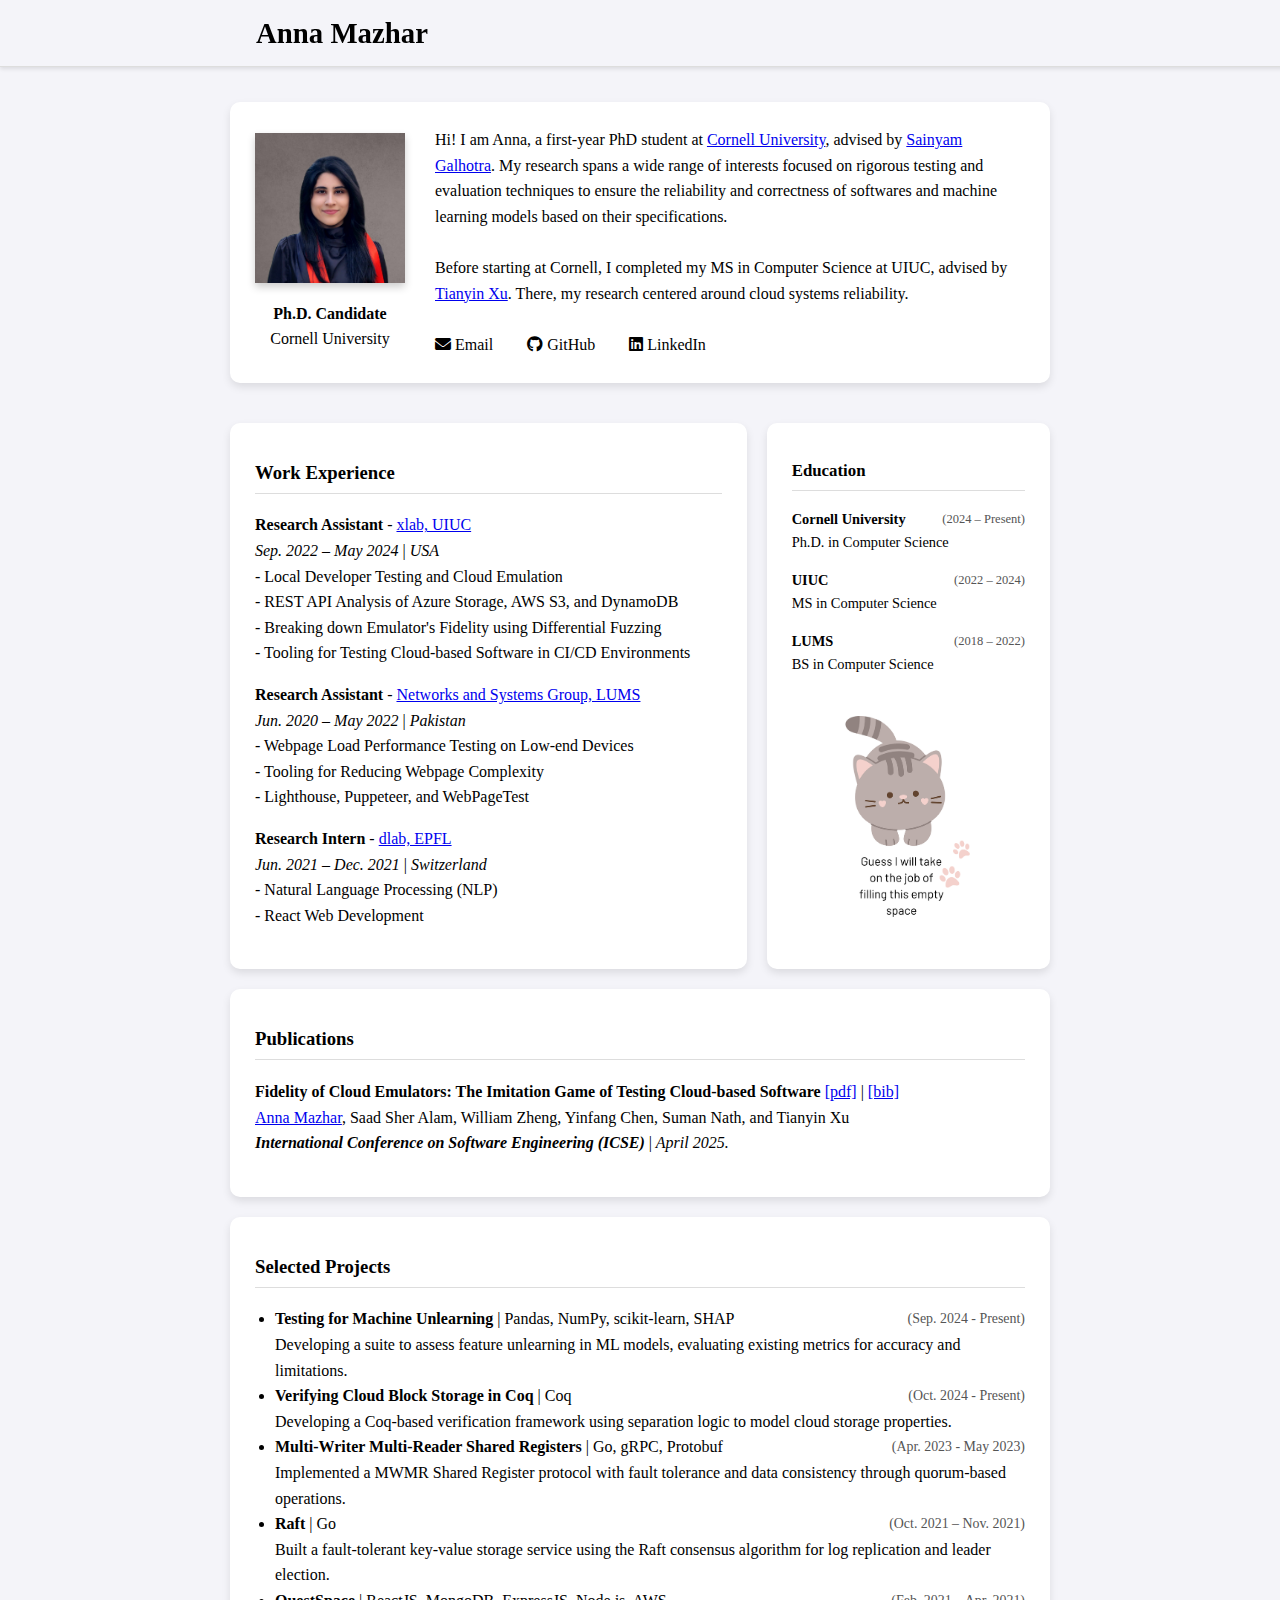
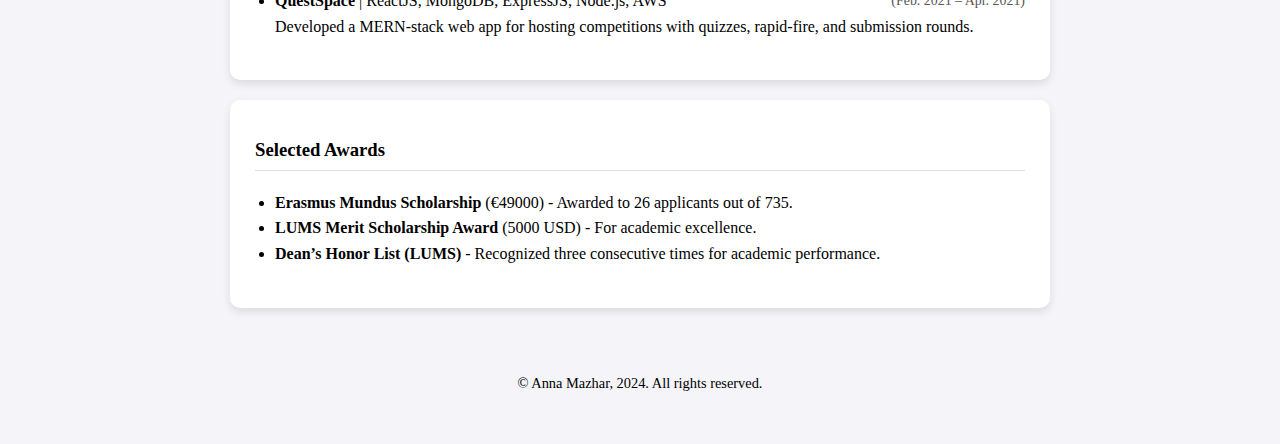
==== index.html @ bc006a88 "Bullet indent bug" ====
<!DOCTYPE html>
<html lang="en">
<head>
    <meta charset="UTF-8">
    <meta name="viewport" content="width=device-width, initial-scale=1.0, maximum-scale=1.0">
    <title>Anna Mazhar</title>
    <link rel="stylesheet" href="https://latex.vercel.app/style.min.css"> <!-- Ensure this loads first -->
    <link rel="stylesheet" href="https://cdnjs.cloudflare.com/ajax/libs/font-awesome/6.0.0-beta3/css/all.min.css"> <!-- Font Awesome -->
    <link rel="stylesheet" href="style.css"> <!-- Custom styles loaded last -->
    <link rel="icon" href="assets/images/handsome.jpeg">
</head>


<body id="home">

<!-- Header Navigation -->
<nav class="navbar">
    <h1>Anna Mazhar</h1>
    <div class="nav-links">
        <a href="#home">Home</a>
        <a href="assets/pdfs/my_cv.pdf">CV</a>
        <a href="#publications">Publications</a>
        <a href="#projects">Projects</a>
    </div>
</nav>

<div class="container">
    
  <!-- Main Profile Card -->
<div class="card main-card" >
    <div class="profile-info">
        <div class="info">
            <p style="margin-top: 0;">
                Hi! I am Anna, a first-year PhD student at 
                <a href="#">Cornell University</a>, advised by 
                <a href="https://sainyamgalhotra.com/">Sainyam Galhotra</a>. 
                My research spans a wide range of interests focused on rigorous testing 
                and evaluation techniques to ensure the reliability and correctness 
                of softwares and machine learning models based on their specifications.
                <br><br>
                Before starting at Cornell, I completed my MS in Computer Science at UIUC, 
                advised by <a href="https://tianyin.github.io">Tianyin Xu</a>. 
                There, my research centered around cloud systems reliability.
            </p>
                
            <div class="social-icons">
                <!-- location -->
                <!-- <div class="description">
                    <i class="fas fa-map-marker-alt"></i> Ithaca, New York
                </div> -->
                <a href="mailto:annam@cs.cornell.edu" aria-label="Email">
                    <i class="fas fa-envelope"></i> Email
                </a> &nbsp;
                <a href="https://github.com/anna-mazhar" aria-label="GitHub">
                    <i class="fab fa-github"></i> GitHub
                </a> &nbsp;
                <a href="https://linkedin.com/in/anna-mazhar" aria-label="LinkedIn">
                    <i class="fab fa-linkedin"></i> LinkedIn
                </a> &nbsp;
            </div>
        </div>
        <div class="profile-image-container">
            <img src="assets/images/anna.jpg" alt="Profile Image" class="profile-image"> <!-- Placeholder image -->
            <div class="title">Ph.D. Candidate</div> <div class="university">Cornell University</div>
            
        </div>
        
    </div>
</div>


<!-- Work and Education Container -->
<div class="work-education-container">
    <!-- Work Experience Card -->
    <div id="work-experience" class="card work-card">
        <h3>Work Experience</h3>

        <p class="work-exp-p">
            <strong>Research Assistant</strong> - <a href="https://github.com/xlab-uiuc">xlab, UIUC</a> <br>
            <em>Sep. 2022 – May 2024 </em>| <em>USA</em><br>
            - Local Developer Testing and Cloud Emulation<br>
            - REST API Analysis of Azure Storage, AWS S3, and DynamoDB<br>
            - Breaking down Emulator's Fidelity using Differential Fuzzing<br>
            - Tooling for Testing Cloud-based Software in CI/CD Environments
        </p>

        <p class="work-exp-p">
            <strong>Research Assistant</strong> - <a href="https://lums.edu.pk/">Networks and Systems Group, LUMS</a> <br>
            <em>Jun. 2020 – May 2022 </em>| <em>Pakistan</em><br>
            - Webpage Load Performance Testing on Low-end Devices<br>
            - Tooling for Reducing Webpage Complexity<br>
            - Lighthouse, Puppeteer, and WebPageTest
        </p>

        <p class="work-exp-p">
            <strong>Research Intern</strong> - <a href="https://dlab.epfl.ch/">dlab, EPFL</a> <br>
            <em>Jun. 2021 – Dec. 2021 </em>| <em>Switzerland</em><br>
            - Natural Language Processing (NLP)<br>
            - React Web Development
        </p>
    </div>

    <!-- Education Card -->
    <div id="education" class="card education-card">
        <h3>Education</h3>
        <ul>
            <li><strong>Cornell University</strong><span class="date">(2024 – Present)</span><div>Ph.D. in Computer Science </div></li>
            <li><strong>UIUC</strong><span class="date">(2022 – 2024)</span><div>MS in Computer Science </div></li>
            <li><strong>LUMS</strong><span class="date">(2018 – 2022)</span><div>BS in Computer Science </div></li>
        </ul>

        <!-- <h3>Interests</h3>
        <ul>
            <li style="list-style-type: disc;"><strong>Machine Unlearning</strong></li>
            <li style="list-style-type: disc;"><strong>Software Testing</strong></li>
            <li style="list-style-type: disc;"><strong>Cloud Storage</strong></li>
        </ul> -->

        <!-- Cute Sticker Image -->
        <img src="assets/images/cat.png" alt="Cute Sticker" class="sticker">  
    </div>

</div>



<!-- Publications Card -->
<div class="card" id="publications">
    <h3>Publications</h3>
    <p>
        <strong>Fidelity of Cloud Emulators: The Imitation Game of Testing Cloud-based Software</strong> 
        <a href="https://www.microsoft.com/en-us/research/publication/fidelity-of-cloud-emulators-the-imitation-game-of-testing-cloud-based-software/">[pdf]</a> | <a href="https://www.microsoft.com/en-us/research/publication/fidelity-of-cloud-emulators-the-imitation-game-of-testing-cloud-based-software/bibtex/">[bib]</a> 
        <br>
        <a href="https://anna-mazhar.github.io">Anna Mazhar</a>, Saad Sher Alam, William Zheng, Yinfang Chen, Suman Nath, and Tianyin Xu
        <br>
        <em><strong>International Conference on Software Engineering (ICSE)</strong> </em>|<em> April 2025.</em>
    </p>
      
</div>

<!-- Selected Projects Card -->
<div class="card" id="projects">
    <h3>Selected Projects</h3>
    <ul>
        <li><strong>Testing for Machine Unlearning</strong> | Pandas, NumPy, scikit-learn, SHAP <span class="date">(Sep. 2024 - Present)</span><br>
        <div>Developing a suite to assess feature unlearning in ML models, evaluating existing metrics for accuracy and limitations.</div></li>
        
        <li><strong>Verifying Cloud Block Storage in Coq</strong> | Coq <span class="date">(Oct. 2024 - Present)</span><br>
        <div>Developing a Coq-based verification framework using separation logic to model cloud storage properties.</div></li>
        
        <li><strong>Multi-Writer Multi-Reader Shared Registers</strong> | Go, gRPC, Protobuf <span class="date">(Apr. 2023 - May 2023)</span><br>
        <div>Implemented a MWMR Shared Register protocol with fault tolerance and data consistency through quorum-based operations.</div></li>
        
        <li><strong>Raft</strong> | Go <span class="date">(Oct. 2021 – Nov. 2021)</span><br>
        <div>Built a fault-tolerant key-value storage service using the Raft consensus algorithm for log replication and leader election.</div></li>
        
        <li><strong>QuestSpace</strong> | ReactJS, MongoDB, ExpressJS, Node.js, AWS <span class="date">(Feb. 2021 – Apr. 2021)</span><br>
        <div>Developed a MERN-stack web app for hosting competitions with quizzes, rapid-fire, and submission rounds.</div></li>
    </ul>
</div>

<!-- Selected Awards Card -->
<div class="card" id="awards">
    <h3>Selected Awards</h3>
    <ul>
        <li><strong>Erasmus Mundus Scholarship</strong> (€49000) - Awarded to 26 applicants out of 735.</li>
        <li><strong>LUMS Merit Scholarship Award</strong> (5000 USD) - For academic excellence.</li>
        <li><strong>Dean’s Honor List (LUMS)</strong> - Recognized three consecutive times for academic performance.</li>
    </ul>
</div>

<!-- <script type='text/javascript' id='clustrmaps' src='//cdn.clustrmaps.com/map_v2.js?cl=aa6167&w=a&t=tt&d=kZkuJ7a-tbKLUmNR-w75diwYVRSXBbxyOD9y1P_-ovA&co=cbc1c1&cmo=756a6a&cmn=ffffff&ct=ffffff'></script> -->
<a style="display:none" href="https://clustrmaps.com/site/1c211" title="Visit tracker"><img src="//www.clustrmaps.com/map_v2.png?d=kZkuJ7a-tbKLUmNR-w75diwYVRSXBbxyOD9y1P_-ovA&cl=ffffff"></a>
<!-- <script type="text/javascript" id="clstr_globe" src="//clustrmaps.com/globe.js?d=kZkuJ7a-tbKLUmNR-w75diwYVRSXBbxyOD9y1P_-ovA"></script> -->

    <footer>
        <p>&copy; Anna Mazhar, 2024. All rights reserved.</p>
    </footer>
</div>


</body>
</html>
---- style.css ----
/* Base styles */
body {
    background-color: #f4f4f9;
    max-width: none;
    margin: 0;
    padding: 0;
    font-size: 16px;
    line-height: 1.6;
}

.container {
    max-width: 850px;
    margin: 0 auto;
    padding: 15px;
    width: 95%;
    box-sizing: border-box;
}

/* Navigation */
.navbar {
    position: sticky;
    top: 0;
    background-color: #f4f4f9; 
    z-index: 1000;
    width: 100%;
    box-shadow: 0 2px 4px rgba(0, 0, 0, 0.1);
    display: flex;
    justify-content: space-between;
    align-items: center;
    flex-wrap: wrap;
    padding: 10px 20%;
    border-bottom: 1px solid #ddd;
    /* margin-bottom: 20px; */
}

.navbar h1 {
    font-size: 1.8em;
    color: inherit;
    margin: 0;
}

.nav-links {
    display: flex;
    gap: 20px;
}

.nav-links a {
    color: inherit;
    text-decoration: none;
    padding: 5px 0;
}

.nav-links a:hover {
    /* text-decoration: underline; */
    text-decoration: none; /* removed underline */
    color: #ca626b; /* purple color on hover */
}

/* Profile Section */
.profile-info {
    display: flex;
    flex-direction: row-reverse;
    justify-content: space-between;
    align-items: center;
    gap: 20px;
}

ul{
    padding-inline-start: 20px;
}

/* Location Icon Styling */
.description i {
    margin-right: 5px;
    color: #ca626b; /* purple color for icon */
}

.info h2 {
    margin: 10px 0;
    font-size: 1.4em;
    color: inherit;
}

.profile-image {
    width: 150px;
    height: 150px;
    object-fit: cover;
    box-shadow: 0 4px 8px rgba(0, 0, 0, 0.2);
    max-width: none;
    /* margin-left: 10px; */
}

.profile-image-container {
    margin-right: 10px;
}

.title {
    /* font-size: 1.2em; */
    margin-top: 10px;
    font-weight: bold;
    text-align: center;
}

.university {
    text-align: center;
}

/* Work and Education Section */
.work-education-container {
    display: flex;
    gap: 20px;
    margin-top: 20px;
}

.work-card {
    flex: 2;
}

.education-card {
    flex: 1;
    font-size: 0.9em;
}

.education-card ul {
    list-style: none;
    padding: 0;
    margin: 0;
}

.education-card li {
    margin-bottom: 15px;
}

.work-exp-p{
    text-align: left;
}

/* Cards */
.card {
    padding: 25px;
    margin-top: 20px;
    box-shadow: 0 4px 8px rgba(0, 0, 0, 0.1);
    border-radius: 10px;
    background-color: white;
    width: 100%;
    box-sizing: border-box;
}

/* Social Icons */
.social-icons {
    padding-top: 10px;
    display: flex;
    margin-top: 10px;
    gap: 15px;
    flex-wrap: wrap;
}

.social-icons a {
    color: inherit;
    text-decoration: none;
}

/* Date styling */
.date {
    font-size: 0.87em;
    color: #555;
    float: right;
    margin-top: 1.5px;
}

/* Typography */
.subtitle, .description, h3, footer p {
    color: inherit;
    font-family: inherit;
}


h3 {
    border-bottom: 1px solid #ddd;
    margin-top: 10px;
    padding-bottom: 5px;
}

/* Footer */
footer {
    text-align: center;
    margin-top: 30px;
    padding: 20px 0;
    font-size: 0.9em;
}


.sticker {
    max-width: 130px;
    margin: 40px auto 0;
    display: block;
}

/* Responsive Design */
@media (max-width: 768px) {
    .work-education-container {
        flex-direction: column;
    }
    
    /* .date {
        float: none;
        display: block;
        margin-top: 5px;
    } */
}

@media (max-width: 600px) {
    body {
        font-size: 15px;
    }

    .sticker {
        display: none; /* hides the sticker on mobile */
    }

    .navbar {
        flex-direction: column;
        text-align: center;
    }
    
    .nav-links {
        margin-top: 15px;
        justify-content: center;
        flex-wrap: wrap;
    }
    
    .profile-info {
        flex-direction: column-reverse;
        text-align: center;
    }
    
    .profile-image {
        margin: 0 auto;
        width: 120px;
        height: 120px;
    }
    
    .social-icons {
        justify-content: center;
    }
    
    .card {
        padding: 20px;
    }
}

@media (max-width: 480px) {
    body {
        font-size: 14px;
    }
    
    .navbar h1 {
        font-size: 1.5em;
    }
    
    .info h2 {
        font-size: 1.5em;
    }
    
    .card {
        padding: 15px;
    }
}
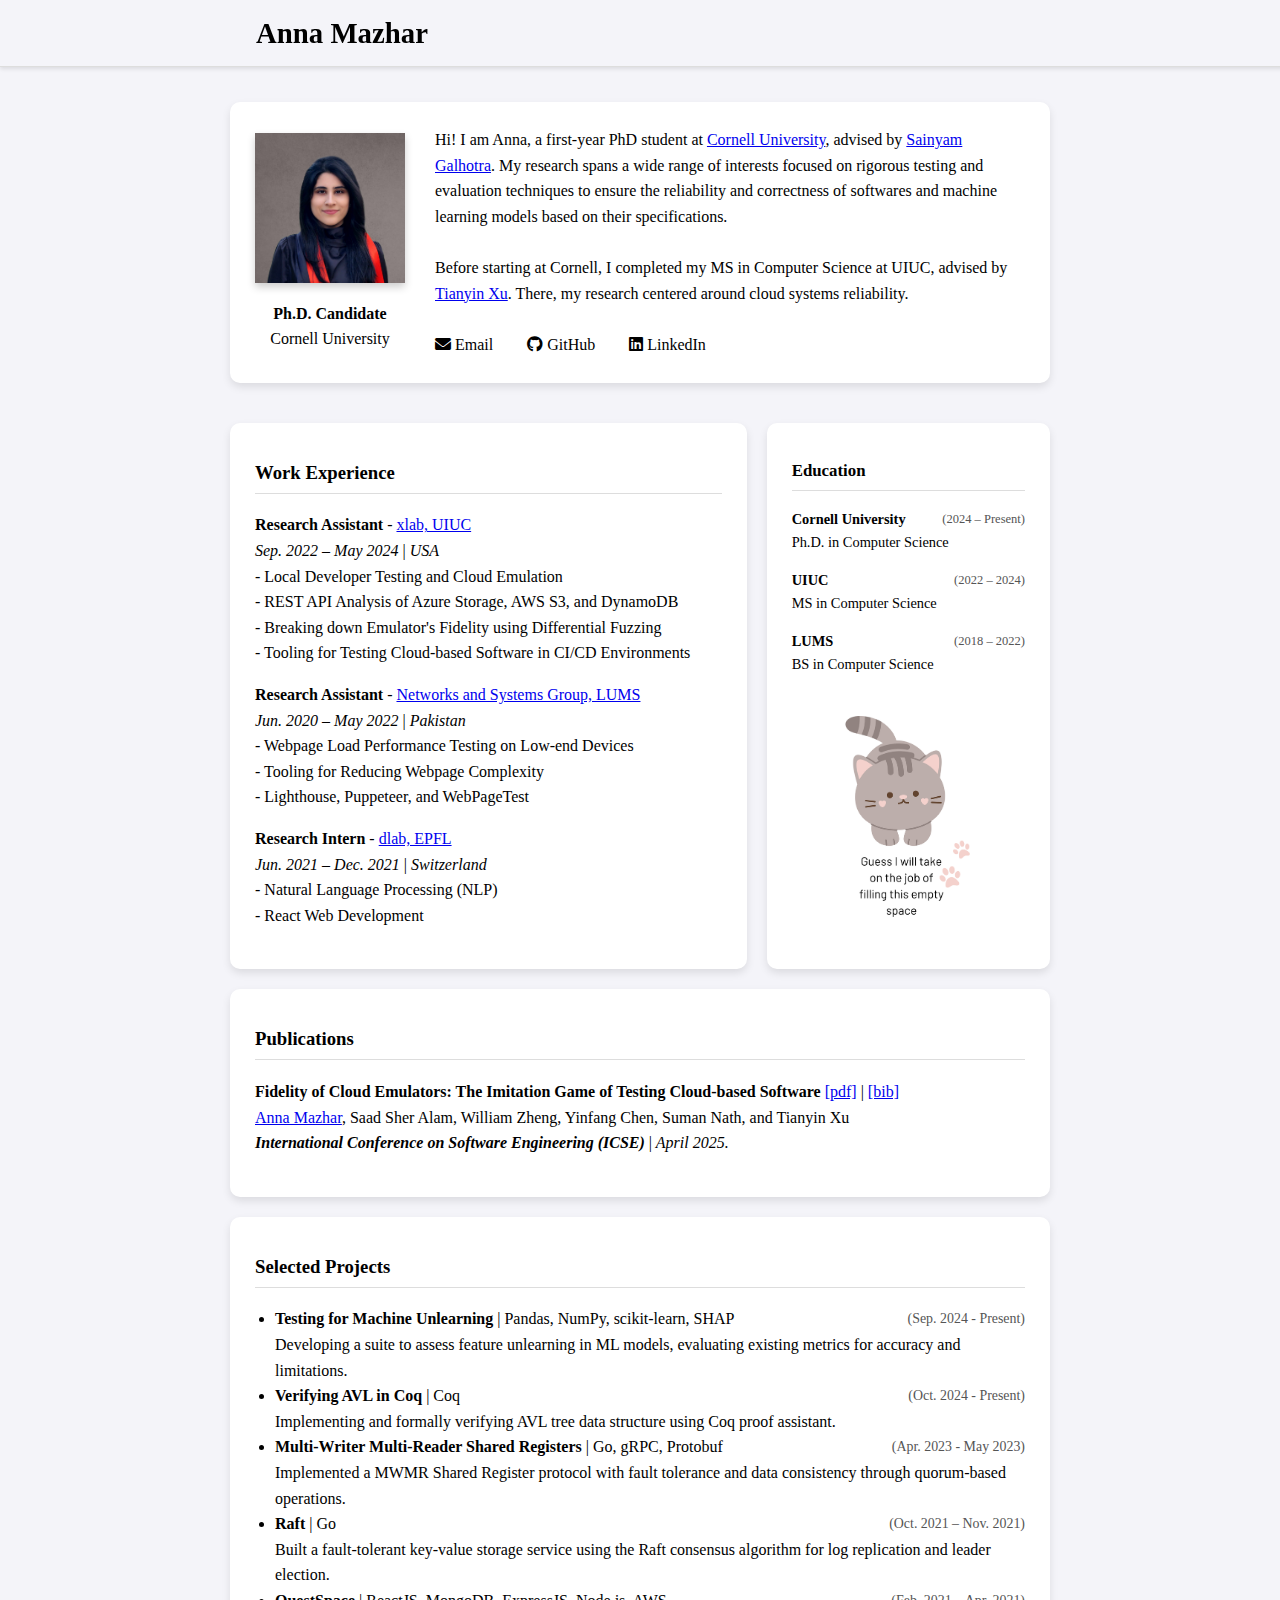
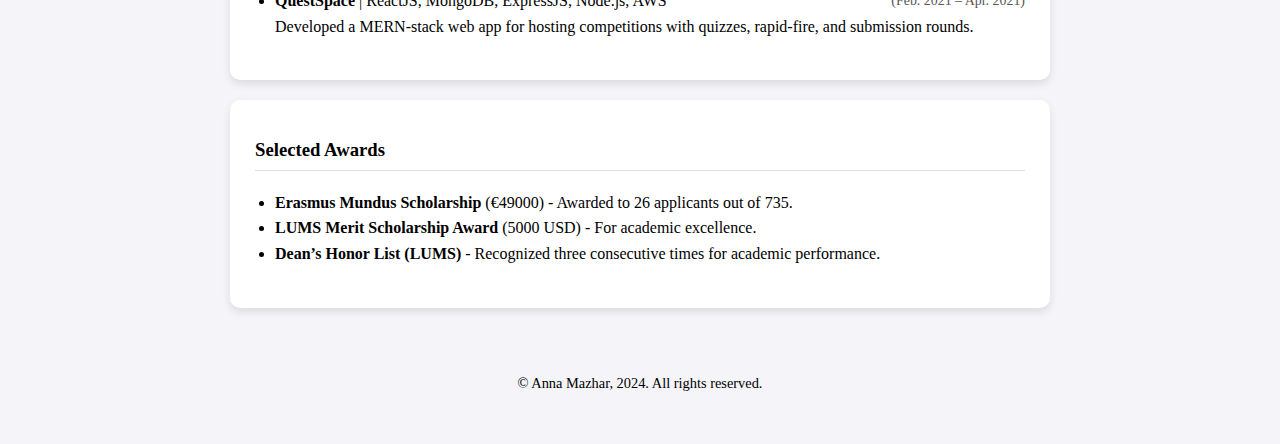
==== commit 9e9e4721: "Update index.html" ====
--- a/index.html
+++ b/index.html
@@ -145,8 +145,8 @@
         <li><strong>Testing for Machine Unlearning</strong> | Pandas, NumPy, scikit-learn, SHAP <span class="date">(Sep. 2024 - Present)</span><br>
         <div>Developing a suite to assess feature unlearning in ML models, evaluating existing metrics for accuracy and limitations.</div></li>
         
-        <li><strong>Verifying Cloud Block Storage in Coq</strong> | Coq <span class="date">(Oct. 2024 - Present)</span><br>
-        <div>Developing a Coq-based verification framework using separation logic to model cloud storage properties.</div></li>
+        <li><strong>Verifying AVL in Coq</strong> | Coq <span class="date">(Oct. 2024 - Present)</span><br>
+        <div>Implementing and formally verifying AVL tree data structure using Coq proof assistant.</div></li>
         
         <li><strong>Multi-Writer Multi-Reader Shared Registers</strong> | Go, gRPC, Protobuf <span class="date">(Apr. 2023 - May 2023)</span><br>
         <div>Implemented a MWMR Shared Register protocol with fault tolerance and data consistency through quorum-based operations.</div></li>
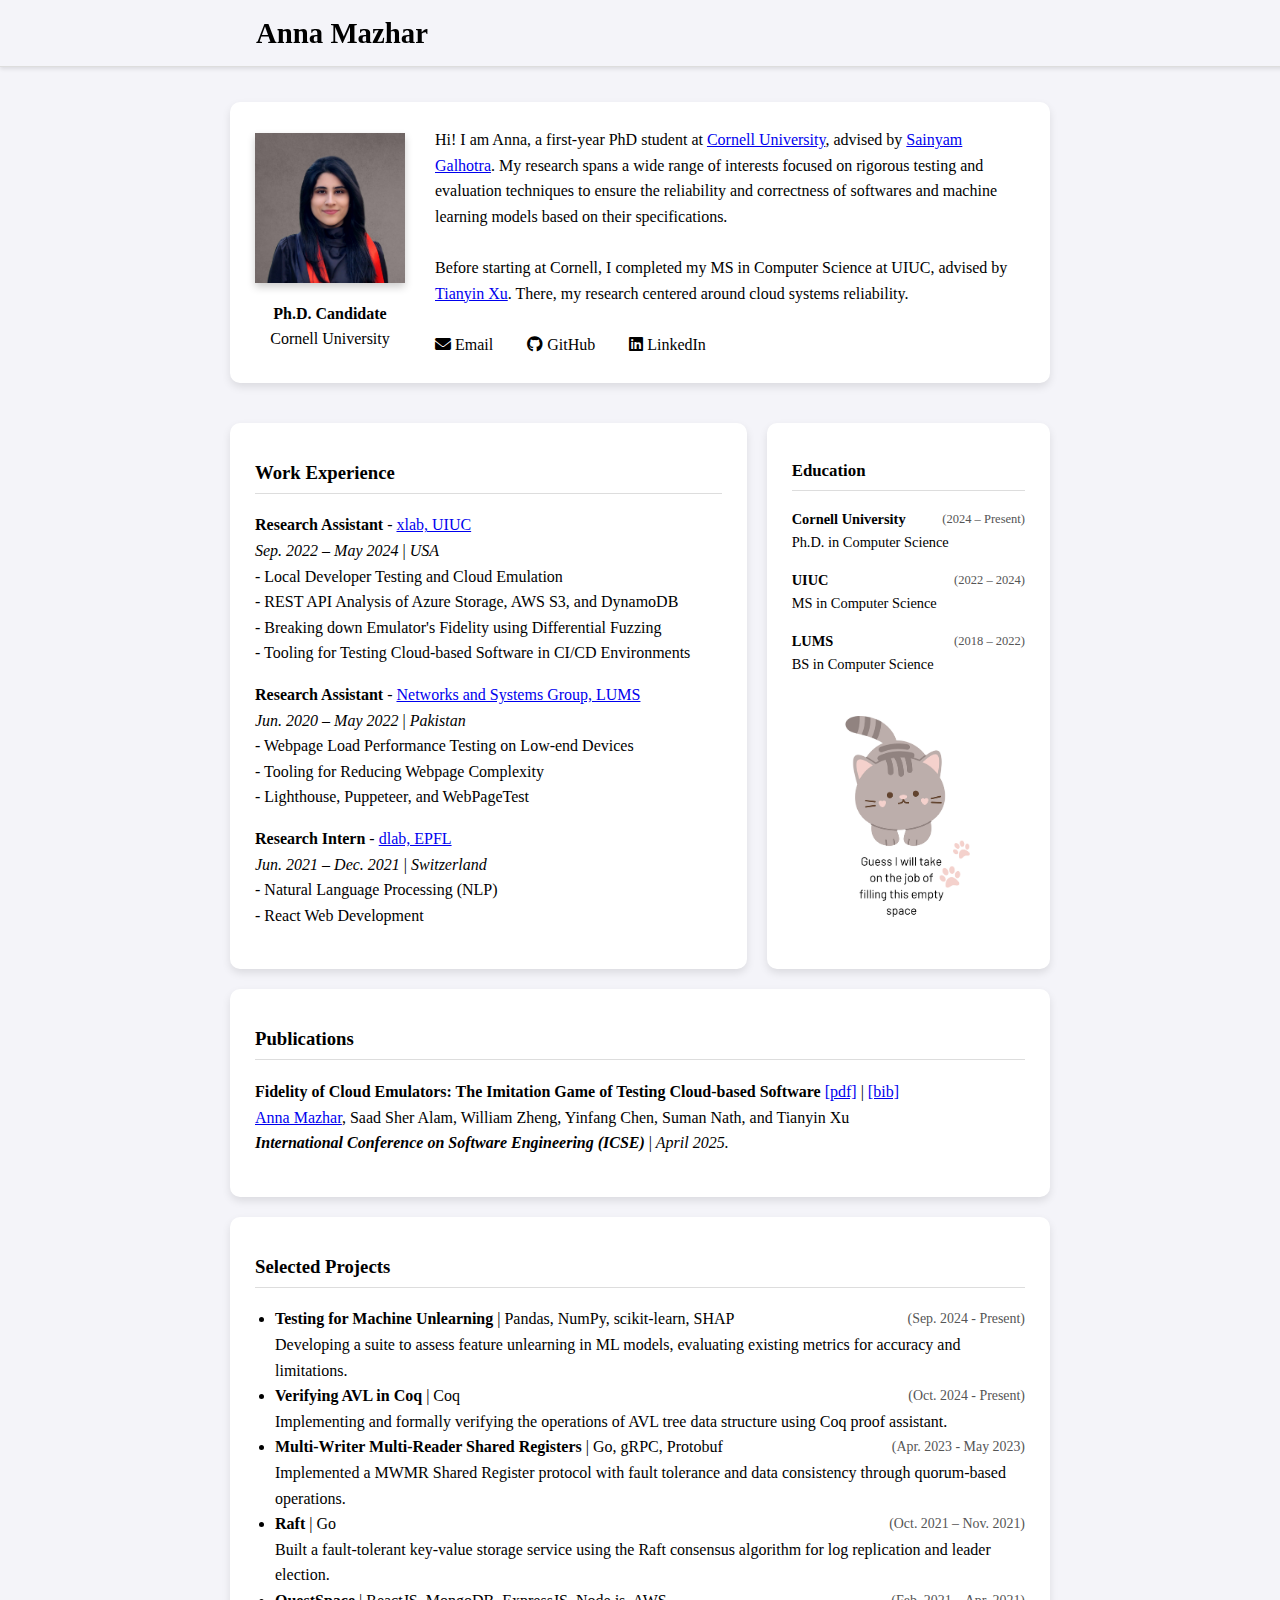
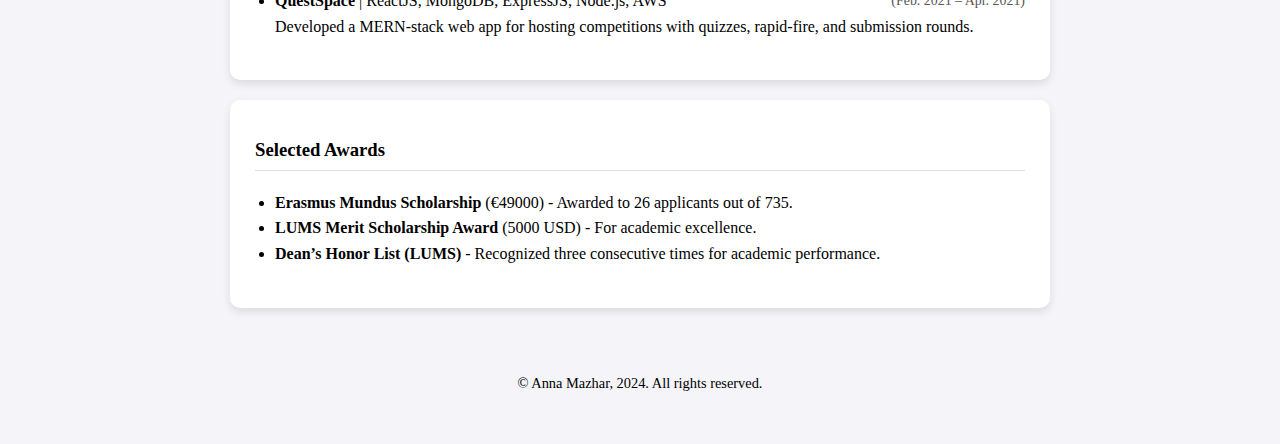
==== commit 8f704f8e: "Update CV" ====
--- a/index.html
+++ b/index.html
@@ -146,7 +146,7 @@
         <div>Developing a suite to assess feature unlearning in ML models, evaluating existing metrics for accuracy and limitations.</div></li>
         
         <li><strong>Verifying AVL in Coq</strong> | Coq <span class="date">(Oct. 2024 - Present)</span><br>
-        <div>Implementing and formally verifying AVL tree data structure using Coq proof assistant.</div></li>
+        <div>Implementing and formally verifying the operations of AVL tree data structure using Coq proof assistant.</div></li>
         
         <li><strong>Multi-Writer Multi-Reader Shared Registers</strong> | Go, gRPC, Protobuf <span class="date">(Apr. 2023 - May 2023)</span><br>
         <div>Implemented a MWMR Shared Register protocol with fault tolerance and data consistency through quorum-based operations.</div></li>
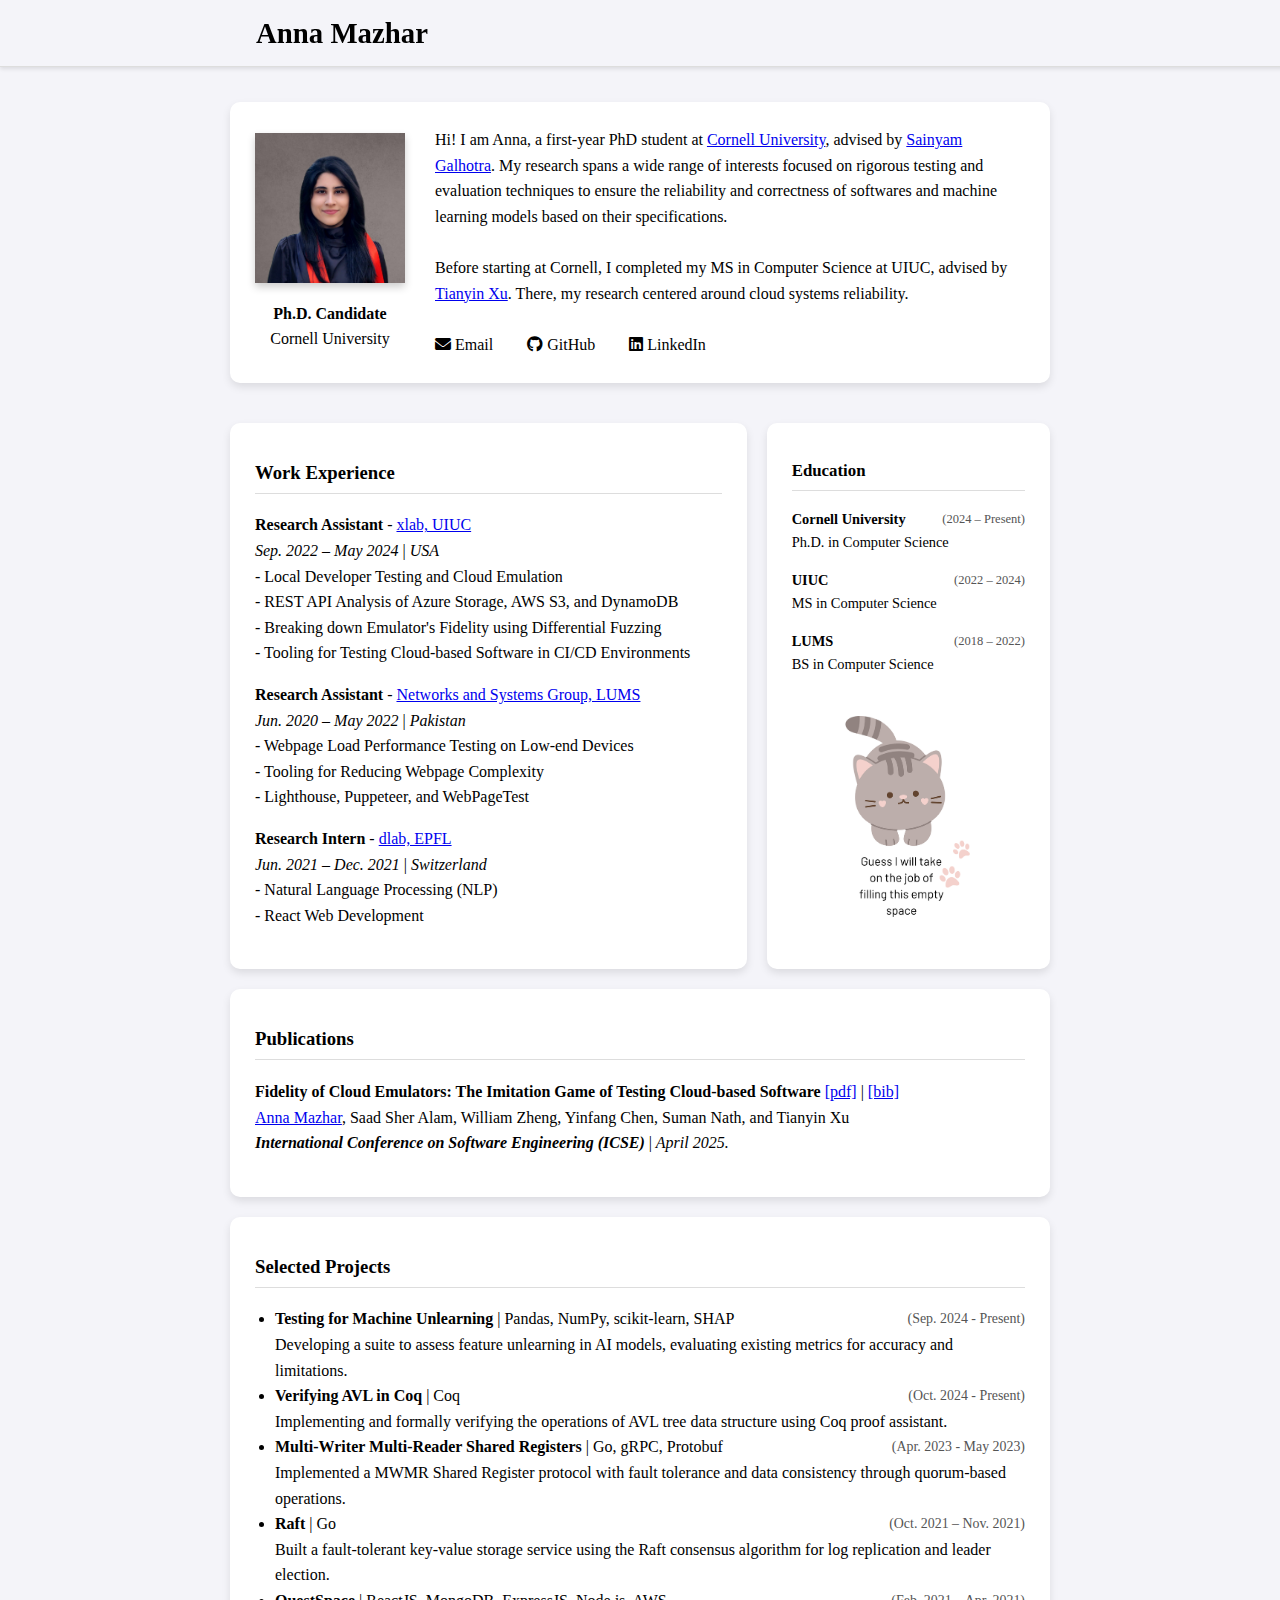
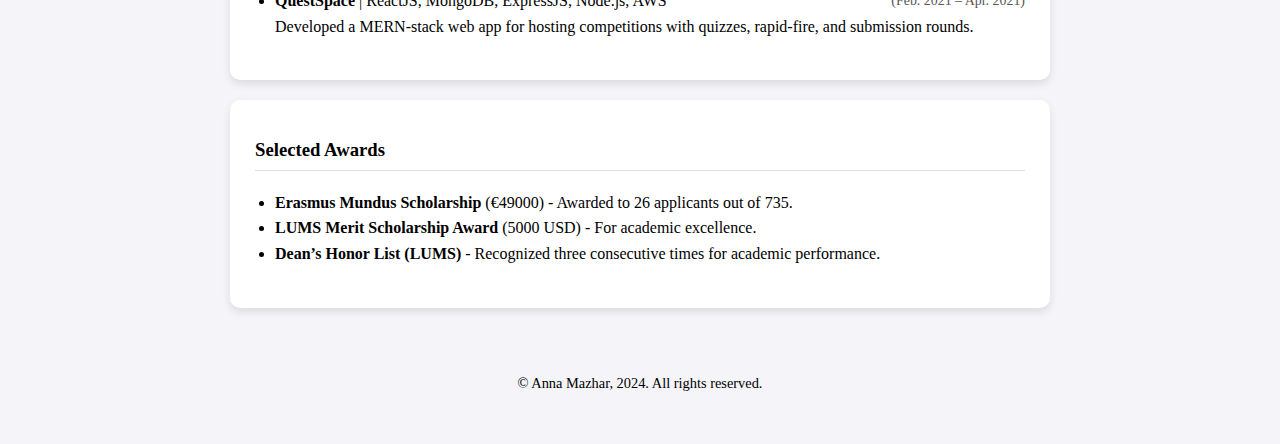
==== commit 06b4f656: "Update cv" ====
--- a/index.html
+++ b/index.html
@@ -143,7 +143,7 @@
     <h3>Selected Projects</h3>
     <ul>
         <li><strong>Testing for Machine Unlearning</strong> | Pandas, NumPy, scikit-learn, SHAP <span class="date">(Sep. 2024 - Present)</span><br>
-        <div>Developing a suite to assess feature unlearning in ML models, evaluating existing metrics for accuracy and limitations.</div></li>
+        <div>Developing a suite to assess feature unlearning in AI models, evaluating existing metrics for accuracy and limitations.</div></li>
         
         <li><strong>Verifying AVL in Coq</strong> | Coq <span class="date">(Oct. 2024 - Present)</span><br>
         <div>Implementing and formally verifying the operations of AVL tree data structure using Coq proof assistant.</div></li>
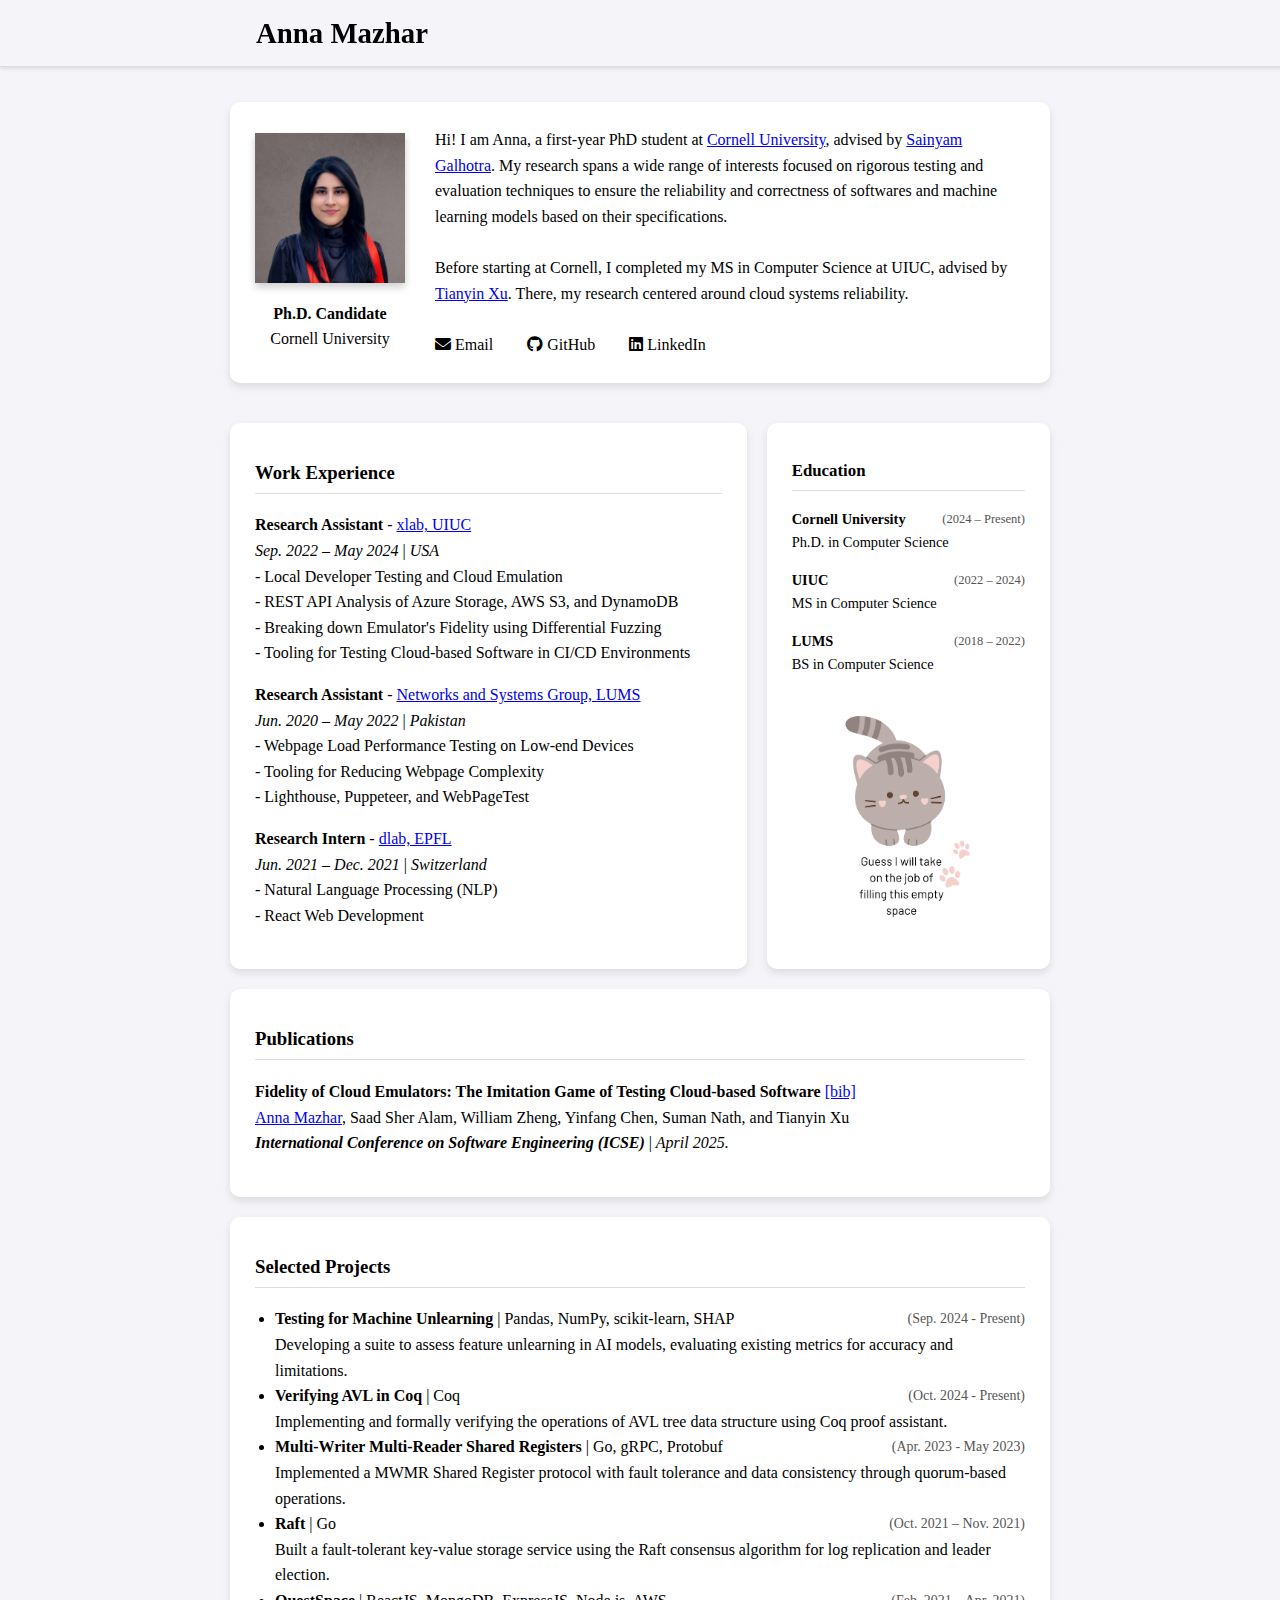
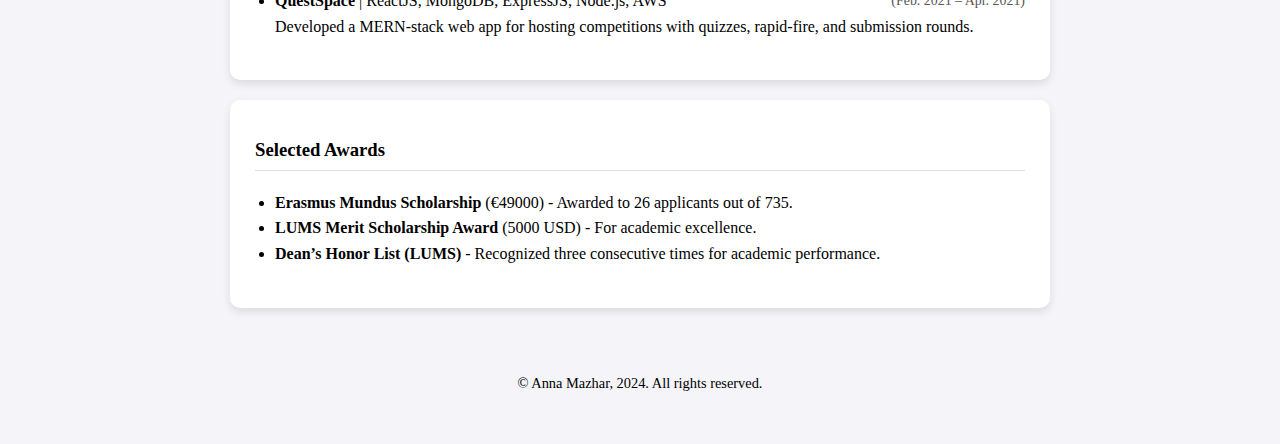
==== commit af51dc1a: "Update cloudtest link" ====
--- a/index.html
+++ b/index.html
@@ -129,7 +129,7 @@
     <h3>Publications</h3>
     <p>
         <strong>Fidelity of Cloud Emulators: The Imitation Game of Testing Cloud-based Software</strong> 
-        <a href="https://www.microsoft.com/en-us/research/publication/fidelity-of-cloud-emulators-the-imitation-game-of-testing-cloud-based-software/">[pdf]</a> | <a href="https://www.microsoft.com/en-us/research/publication/fidelity-of-cloud-emulators-the-imitation-game-of-testing-cloud-based-software/bibtex/">[bib]</a> 
+        <a href="pdfs/cloudtest.pdf">[bib]</a> 
         <br>
         <a href="https://anna-mazhar.github.io">Anna Mazhar</a>, Saad Sher Alam, William Zheng, Yinfang Chen, Suman Nath, and Tianyin Xu
         <br>
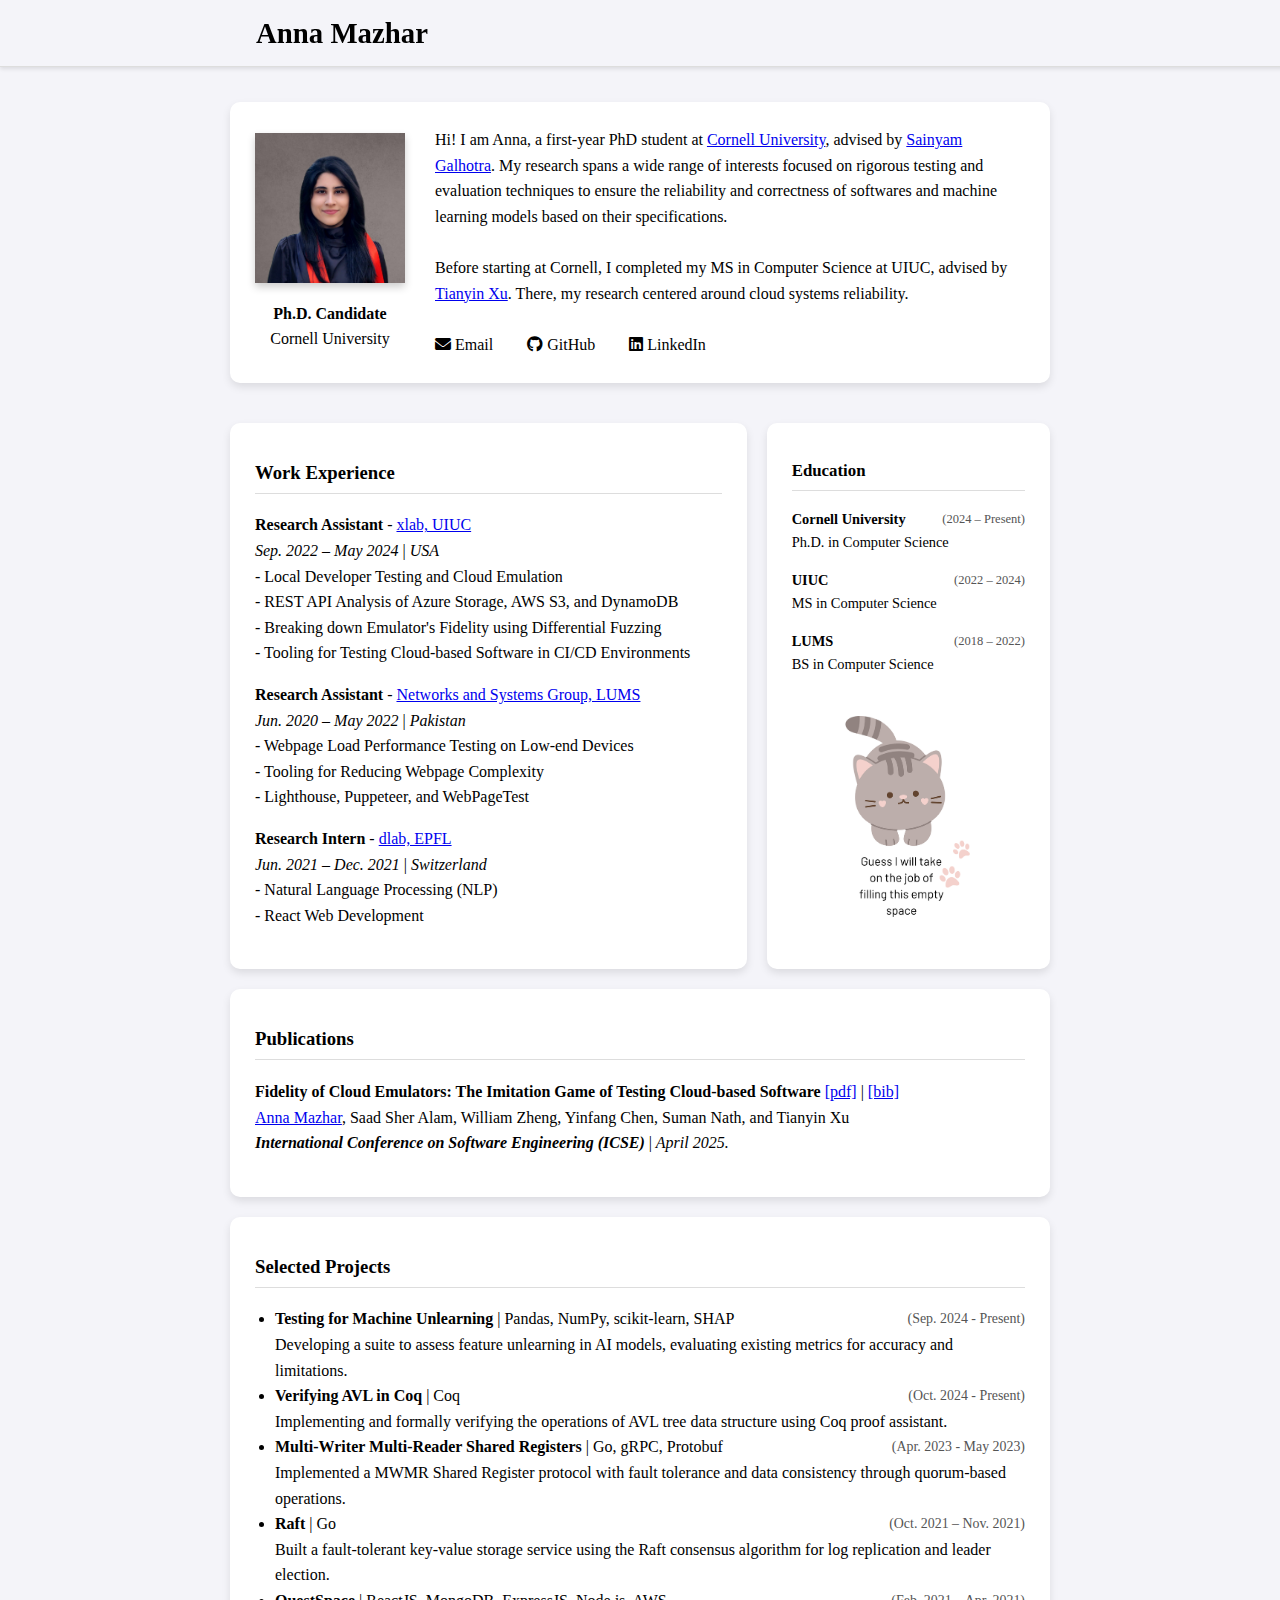
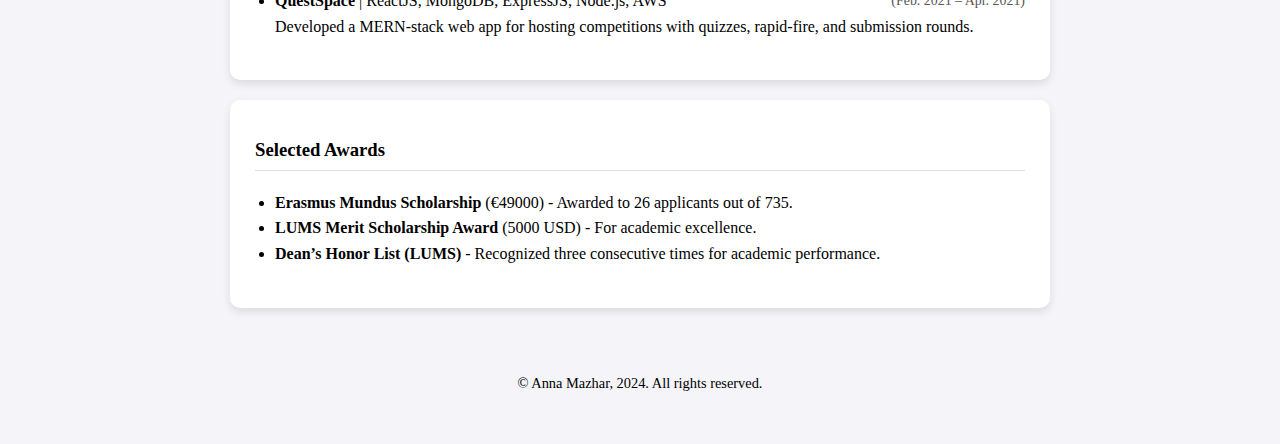
==== commit b1dfd25b: "Fix bug" ====
--- a/index.html
+++ b/index.html
@@ -129,7 +129,7 @@
     <h3>Publications</h3>
     <p>
         <strong>Fidelity of Cloud Emulators: The Imitation Game of Testing Cloud-based Software</strong> 
-        <a href="pdfs/cloudtest.pdf">[bib]</a> 
+        <a href="assets/pdfs/cloudtest.pdf">[pdf]</a> | <a href="https://www.microsoft.com/en-us/research/publication/fidelity-of-cloud-emulators-the-imitation-game-of-testing-cloud-based-software/bibtex/">[bib]</a> 
         <br>
         <a href="https://anna-mazhar.github.io">Anna Mazhar</a>, Saad Sher Alam, William Zheng, Yinfang Chen, Suman Nath, and Tianyin Xu
         <br>
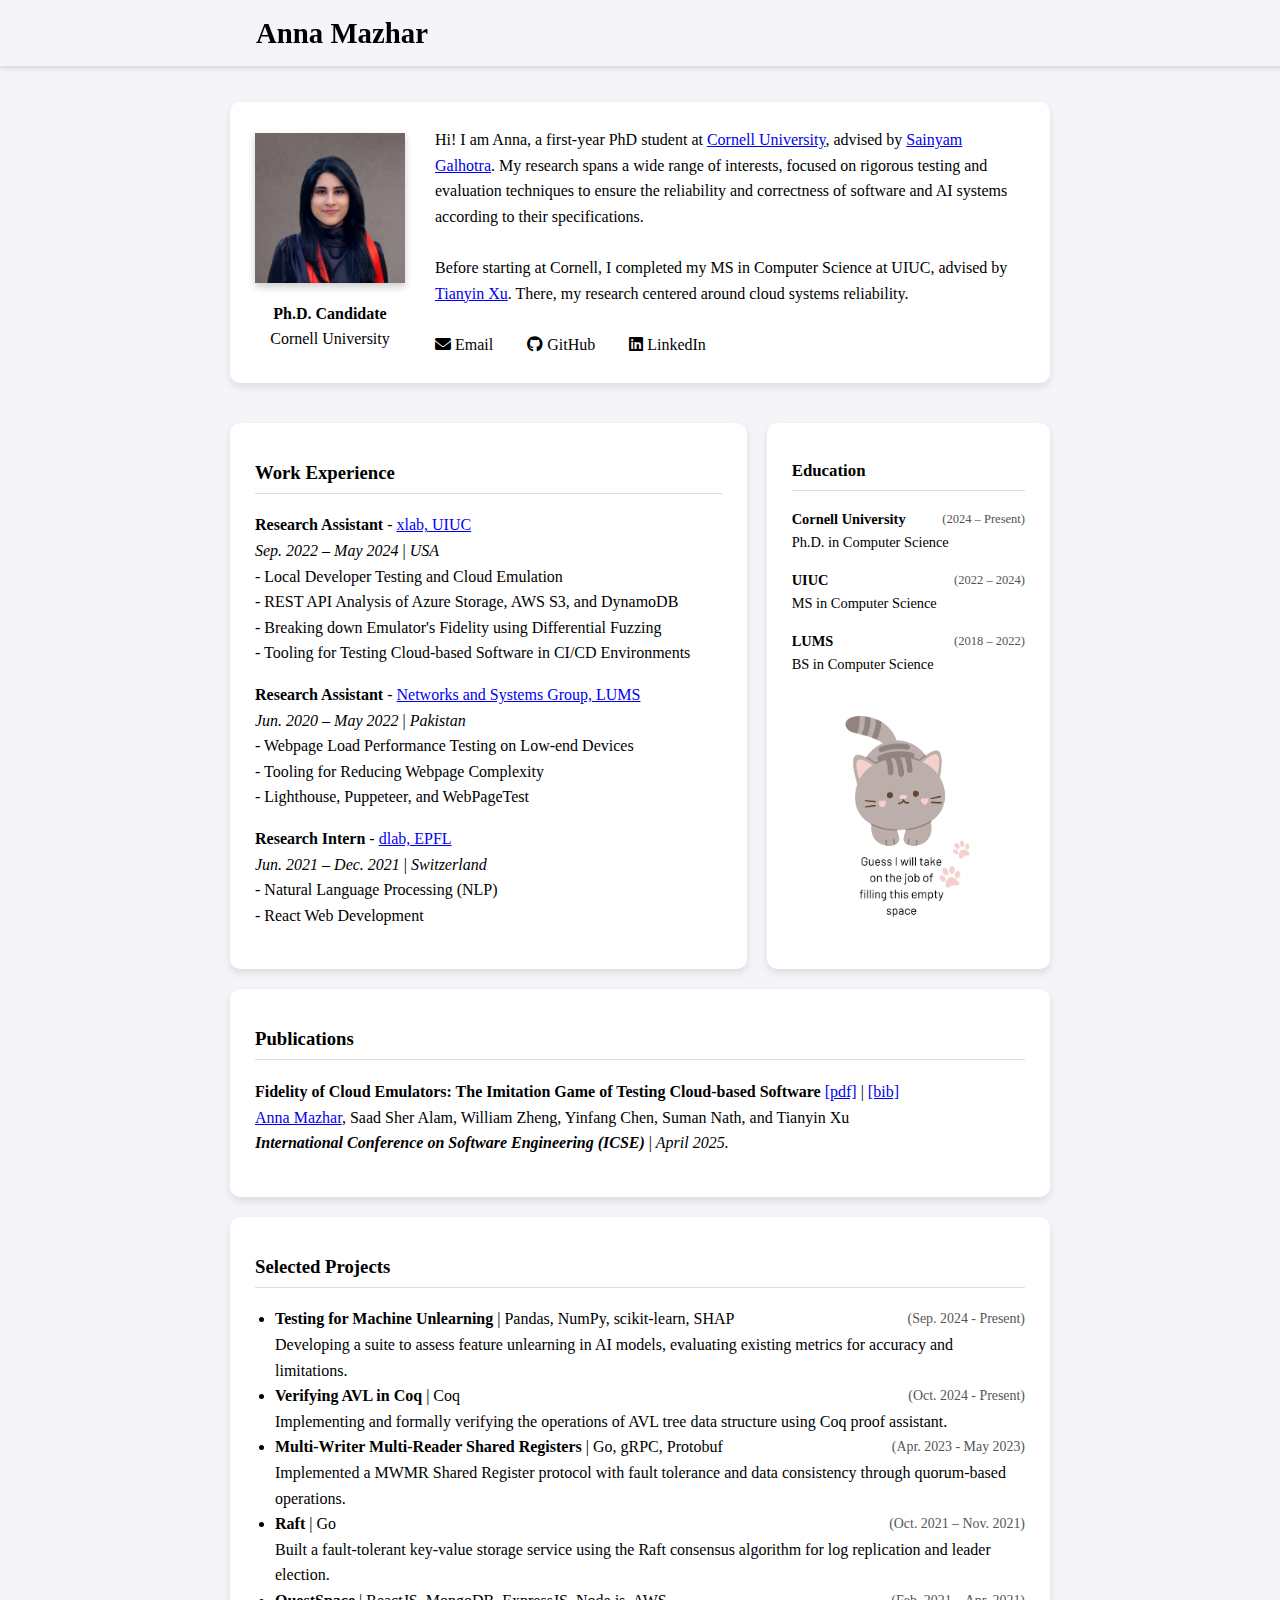
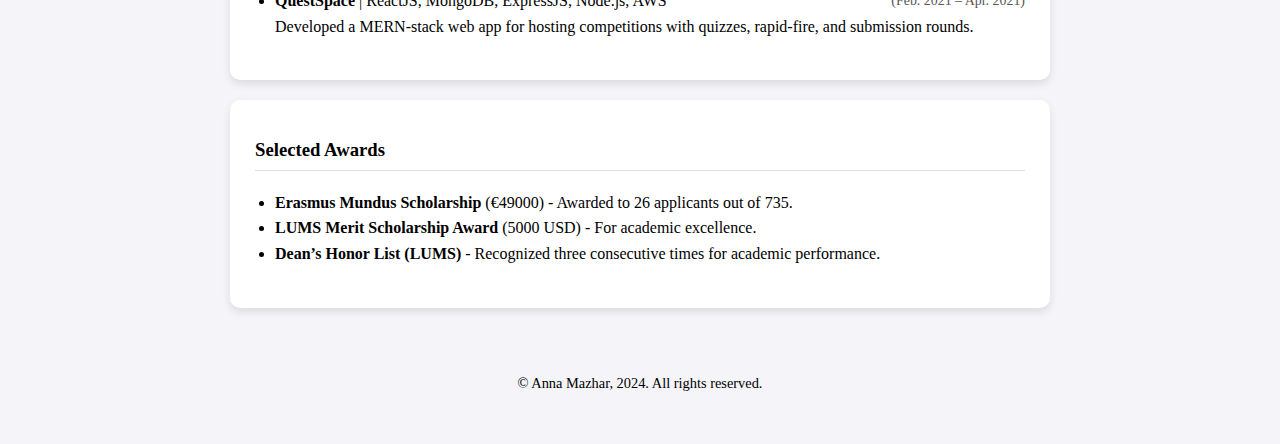
==== commit d323fe45: "make bio neat" ====
--- a/index.html
+++ b/index.html
@@ -34,9 +34,9 @@
                 Hi! I am Anna, a first-year PhD student at 
                 <a href="#">Cornell University</a>, advised by 
                 <a href="https://sainyamgalhotra.com/">Sainyam Galhotra</a>. 
-                My research spans a wide range of interests focused on rigorous testing 
+                My research spans a wide range of interests, focused on rigorous testing 
                 and evaluation techniques to ensure the reliability and correctness 
-                of softwares and machine learning models based on their specifications.
+                of software and AI systems according to their specifications.
                 <br><br>
                 Before starting at Cornell, I completed my MS in Computer Science at UIUC, 
                 advised by <a href="https://tianyin.github.io">Tianyin Xu</a>. 
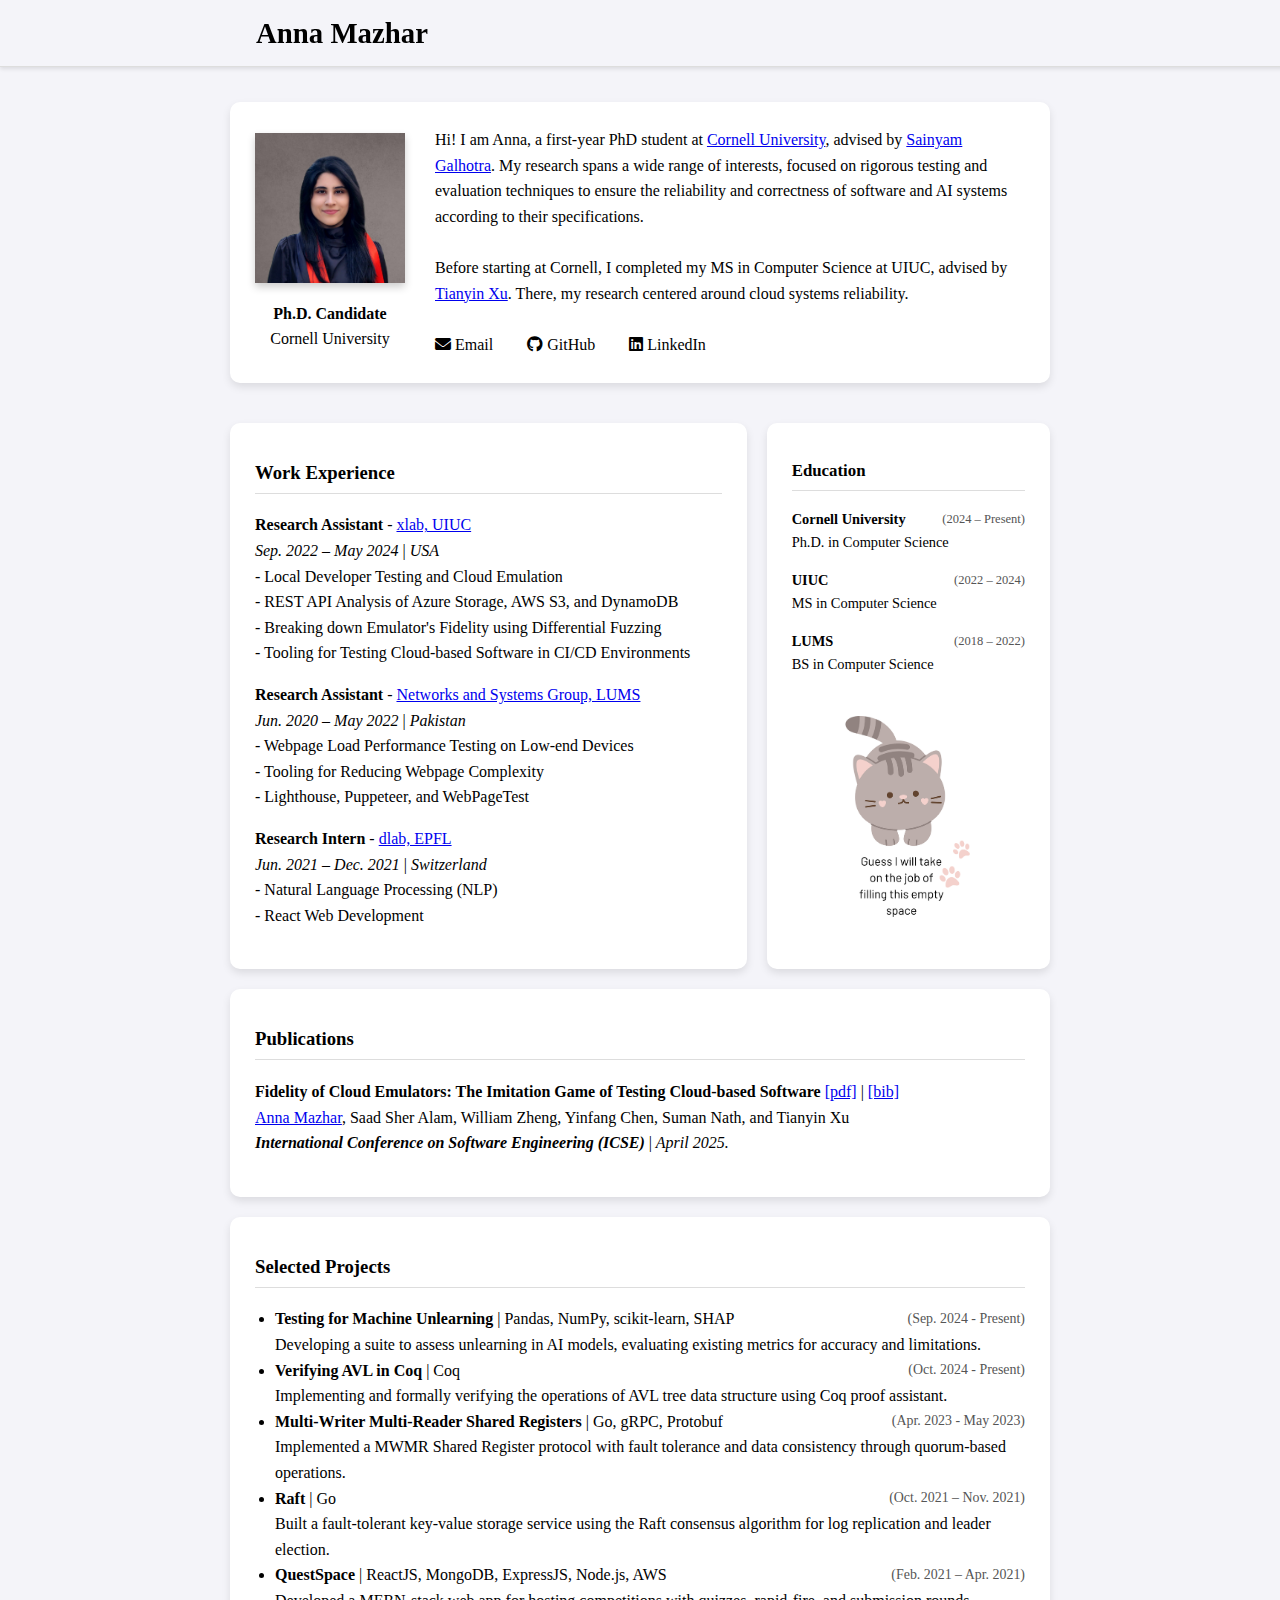
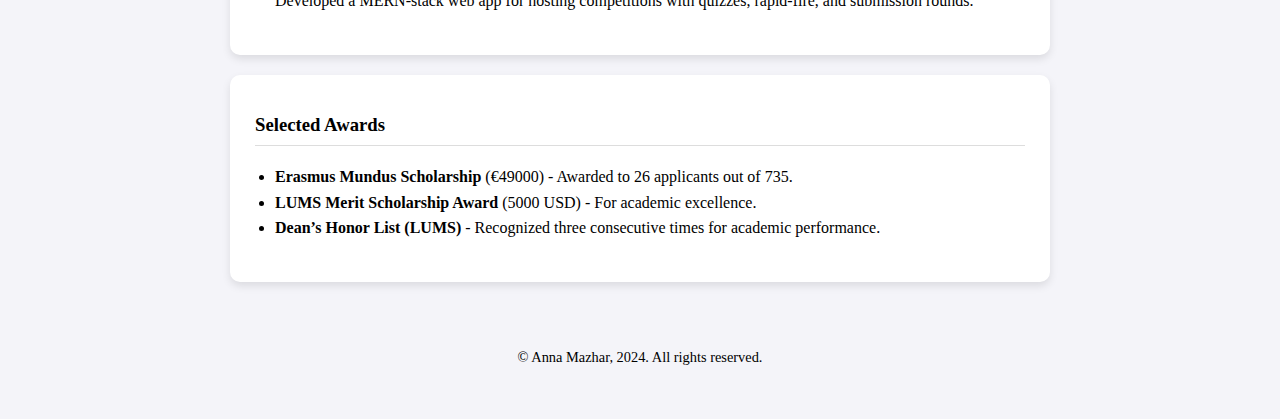
==== commit c3bd10fa: "nit" ====
--- a/index.html
+++ b/index.html
@@ -143,7 +143,7 @@
     <h3>Selected Projects</h3>
     <ul>
         <li><strong>Testing for Machine Unlearning</strong> | Pandas, NumPy, scikit-learn, SHAP <span class="date">(Sep. 2024 - Present)</span><br>
-        <div>Developing a suite to assess feature unlearning in AI models, evaluating existing metrics for accuracy and limitations.</div></li>
+        <div>Developing a suite to assess unlearning in AI models, evaluating existing metrics for accuracy and limitations.</div></li>
         
         <li><strong>Verifying AVL in Coq</strong> | Coq <span class="date">(Oct. 2024 - Present)</span><br>
         <div>Implementing and formally verifying the operations of AVL tree data structure using Coq proof assistant.</div></li>
